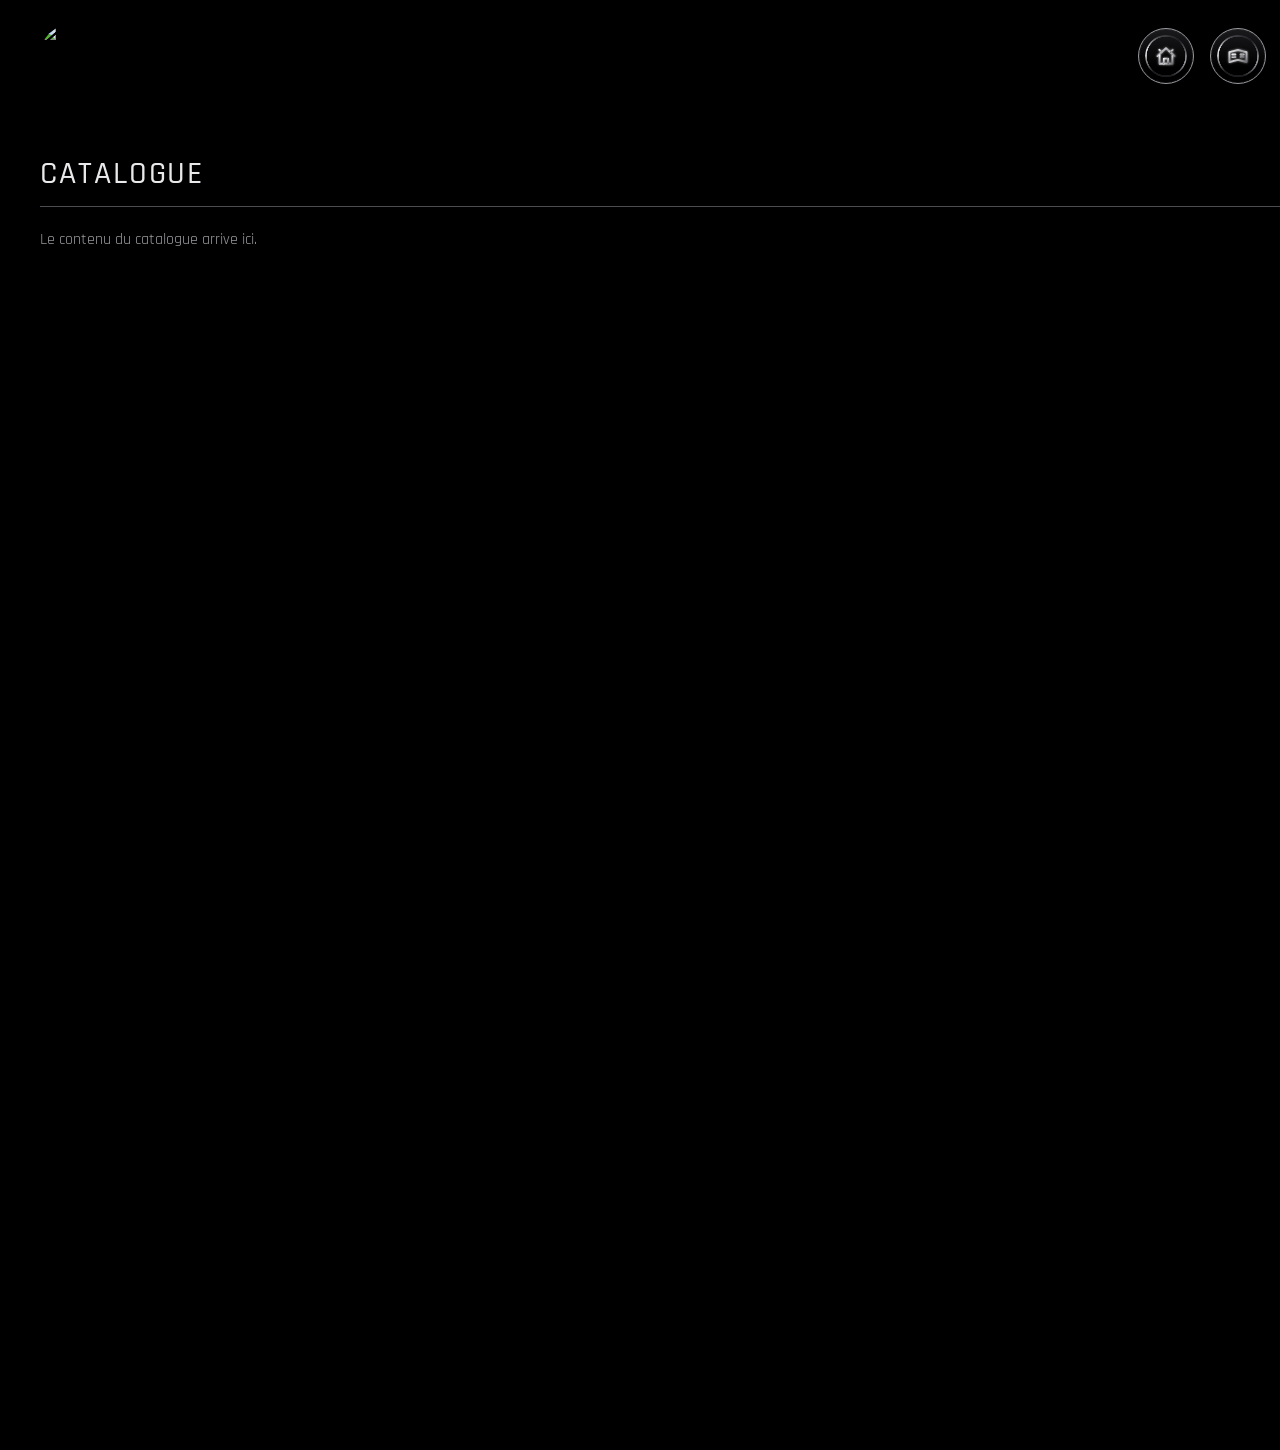
==== catalogue.html @ e9c8b0ae "Add files via upload" ====
<!doctype html>
<html lang="en">
<head>
    <meta charset="utf-8">
    <title>Adbland — Catalogue</title>
    <link rel="stylesheet" href="style.css">
</head>

<body>
    <header class="site-header">
        <div class="logo">
            <img src="logo-ADB-cropped.png" alt="logo ADB">
        </div>

        <div class="site-header-right">
            <a href="index.html" class="adb-icon-btn" aria-label="Accueil">
                <span class="adb-icon-ring" aria-hidden="true"></span>
                <span class="adb-icon-glyph adb-home" aria-hidden="true">
                    <svg viewBox="0 0 28 28">
                        <defs>
                            <linearGradient id="adbChromeStrokeHome" x1="0%" y1="0%" x2="100%" y2="100%">
                                <stop offset="0%" stop-color="#f2f2f4"/>
                                <stop offset="45%" stop-color="#9a9aa0"/>
                                <stop offset="55%" stop-color="#cfcfd2"/>
                                <stop offset="100%" stop-color="#6b6b70"/>
                            </linearGradient>
                        </defs>
                        <path class="adb-stroke" d="M4 14 L14 5 L24 14"/>
                        <path class="adb-stroke" d="M14 5 L14 1.6" stroke-width="1.4"/>
                        <path class="adb-stroke" d="M19.3 9.3 L21.8 6.8 M8.7 9.3 L6.2 6.8" stroke-width="1.4"/>
                        <path class="adb-stroke" d="M6.5 13 V23 H21.5 V13"/>
                        <path class="adb-stroke" d="M11.5 23 V17 H16.5 V23"/>
                    </svg>
                </span>
            </a>

            <a href="catalogue.html" class="adb-icon-btn" aria-label="Catalogue">
                <span class="adb-icon-ring" aria-hidden="true"></span>
                <span class="adb-icon-glyph adb-catalogue" aria-hidden="true">
                    <svg viewBox="0 0 28 28">
                        <defs>
                            <linearGradient id="adbChromeStrokeCatalogue" x1="0%" y1="0%" x2="100%" y2="100%">
                                <stop offset="0%" stop-color="#f2f2f4"/>
                                <stop offset="45%" stop-color="#9a9aa0"/>
                                <stop offset="55%" stop-color="#cfcfd2"/>
                                <stop offset="100%" stop-color="#6b6b70"/>
                            </linearGradient>
                        </defs>
                        <path class="adb-stroke" d="M14 7 L4 9.5 V21 L14 18.5 L24 21 V9.5 L14 7 Z"/>
                        <path class="adb-stroke" d="M14 7 V18.5"/>
                        <path class="adb-stroke" d="M14 7 L14 3.6" stroke-width="1.4"/>
                        <path class="adb-stroke" d="M11 12.2 H7.3 M11 15.3 H7.3 M20.7 12.2 H17 M20.7 15.3 H17" stroke-width="1.4"/>
                    </svg>
                </span>
            </a>

            <a href="liste.html" class="adb-icon-btn" aria-label="Ma liste">
                <span class="adb-icon-ring" aria-hidden="true"></span>
                <span class="adb-icon-glyph adb-liste" aria-hidden="true">
                    <svg viewBox="0 0 28 28">
                        <defs>
                            <linearGradient id="adbChromeStrokeListe" x1="0%" y1="0%" x2="100%" y2="100%">
                                <stop offset="0%" stop-color="#f2f2f4"/>
                                <stop offset="45%" stop-color="#9a9aa0"/>
                                <stop offset="55%" stop-color="#cfcfd2"/>
                                <stop offset="100%" stop-color="#6b6b70"/>
                            </linearGradient>
                        </defs>
                        <path class="adb-stroke" d="M8 4.5 H20 V22.5 L14 19.5 L8 22.5 Z"/>
                        <path class="adb-stroke" d="M14 4.5 L14 1.6" stroke-width="1.4"/>
                        <path class="adb-stroke" d="M10.8 10 H17.2 M10.8 13.3 H17.2 M10.8 16.6 H15" stroke-width="1.4"/>
                    </svg>
                </span>
            </a>

            <form class="adb-search" id="adbSearch" role="search">
                <button type="button" class="adb-search-btn" id="adbToggle" aria-label="Ouvrir la recherche" aria-expanded="false">
                    <span class="adb-icon-ring" aria-hidden="true"></span>
                    <span class="adb-glass" aria-hidden="true">
                        <svg viewBox="0 0 28 28">
                            <defs>
                                <linearGradient id="adbChromeStroke" x1="0%" y1="0%" x2="100%" y2="100%">
                                    <stop offset="0%" stop-color="#f2f2f4"/>
                                    <stop offset="45%" stop-color="#9a9aa0"/>
                                    <stop offset="55%" stop-color="#cfcfd2"/>
                                    <stop offset="100%" stop-color="#6b6b70"/>
                                </linearGradient>
                            </defs>
                            <circle class="adb-stroke" cx="11.5" cy="11.5" r="7.2"/>
                            <path class="adb-stroke" d="M16.7 16.7
                                                     C 18.6 18.6, 20.4 20.3, 22.2 22.1
                                                     C 23.1 23, 24.4 23.4, 25.3 22.6
                                                     C 26.1 21.8, 25.8 20.5, 24.9 19.6
                                                     C 23.1 17.8, 19.6 14.3, 17.5 12.3"/>
                            <path class="adb-stroke" d="M21.6 21.6 L24.6 24.6 M23.4 19.8 L25.9 19.0" stroke-width="1.4"/>
                        </svg>
                    </span>
                </button>

                <input
                    class="adb-search-input"
                    id="adbInput"
                    type="text"
                    name="q"
                    placeholder="Rechercher…"
                    autocomplete="off"
                />
            </form>
        </div>
    </header>

    <main class="catalogue-content">
        <h1>Catalogue</h1>
        <p>Le contenu du catalogue arrive ici.</p>
    </main>

    <script src="adb-search.js"></script>
</body>
</html>
---- style.css ----
/* ============================================
   ADB — style.css
   ============================================ */

@import url('https://fonts.googleapis.com/css2?family=Rajdhani:wght@500;600&display=swap');

:root{
  --void:#000000;
  --gunmetal:#0d0d10;
  --chrome-1:#e9e9ec;
  --chrome-2:#9a9aa0;
  --chrome-3:#4b4b50;
  --chrome-4:#1c1c1f;
  --glow:#cfd8e3;
  --glow-soft: rgba(207,216,227,0.35);
}

* {
  box-sizing: border-box;
}

html, body{
  margin: 0;
  min-height: 100%;
}

body{
  background-color: #000;
  background-image: url("fond-site-ADB.png");
  background-repeat: no-repeat;
  background-size: cover;
  background-position: center;
  background-attachment: fixed;
  font-family: 'Rajdhani', sans-serif;
  width: 1450px;
  height: 1450px;
}

html{
  background-color: #000; /* évite le flash blanc au chargement / changement de page */
}

/* ---------- HEADER : logo à gauche, accueil + catalogue + ma liste + recherche groupés à droite ---------- */
.site-header{
  display: flex;
  align-items: center;
  justify-content: space-between;
  gap: 24px;
  padding: 24px 40px;
  flex-wrap: nowrap;
}

.site-header-right{
  display: flex;
  align-items: center;
  gap: 16px;
  flex-wrap: nowrap;
}

.site-header .logo{
  flex: 0 0 auto;
}

.site-header .logo img{
  display: block;
  width: 64px;
  height: 64px;
  border-radius: 100px;
  object-fit: contain;
  background: #000;
}

@media (max-width: 700px){
  .site-header{
    flex-direction: column;
    align-items: flex-start;
    gap: 16px;
    padding: 20px;
  }
  .site-header-right{
    width: 100%;
  }
  .adb-search.is-open{
    width: 100%;
  }
}

/* ---------- BOUTONS RONDS (Accueil / Catalogue / Ma liste) ---------- */
.adb-icon-btn{
  flex: 0 0 56px;
  width: 56px;
  height: 56px;
  border-radius: 50%;
  border: 1px solid var(--chrome-2);
  background: linear-gradient(180deg, #1a1a1d, #000 70%);
  display: flex;
  align-items: center;
  justify-content: center;
  cursor: pointer;
  position: relative;
  text-decoration: none;
  box-shadow:
    0 0 0 1px rgba(255,255,255,0.04) inset,
    0 2px 14px rgba(0,0,0,0.8);
  transition: box-shadow .4s ease, border-color .4s ease;
}

.adb-icon-btn:hover,
.adb-icon-btn:focus-visible{
  border-color: var(--chrome-1);
  box-shadow:
    0 0 0 1px rgba(255,255,255,0.06) inset,
    0 4px 24px rgba(0,0,0,0.9),
    0 0 18px 1px var(--glow-soft);
}

.adb-icon-btn:focus-visible{
  outline: 2px solid var(--chrome-1);
  outline-offset: 3px;
}

/* anneau toujours visible, pas seulement au survol */
.adb-icon-ring{
  filter: drop-shadow(0 0 1.5px rgba(207,216,227,0.45));
}
.adb-icon-btn:hover .adb-icon-ring{
  filter: drop-shadow(0 0 4px var(--glow));
}

.adb-icon-btn .adb-icon-glyph{
  position: relative;
  z-index: 2;
  width: 24px;
  height: 24px;
  /* taille fixe : pas d'agrandissement au survol/clic */
}

.adb-icon-glyph svg{
  width: 100%;
  height: 100%;
  display: block;
  overflow: visible;
}

.adb-icon-glyph .adb-stroke{
  fill:none;
  stroke-width: 2.2;
  stroke-linecap: round;
  stroke-linejoin: round;
  /* glow permanent léger pour que le trait se détache du fond noir */
  filter: drop-shadow(0 0 1.5px rgba(233,233,236,0.55));
  transition: filter .4s ease;
}
.adb-icon-btn:hover .adb-icon-glyph .adb-stroke{
  filter: drop-shadow(0 0 4px var(--glow));
}

.adb-home .adb-stroke{ stroke: url(#adbChromeStrokeHome); }
.adb-catalogue .adb-stroke{ stroke: url(#adbChromeStrokeCatalogue); }
.adb-liste .adb-stroke{ stroke: url(#adbChromeStrokeListe); }

/* ---------- CONTENU GÉNÉRIQUE DE PAGE ---------- */
.catalogue-content{
  padding: 20px 40px 60px;
  color: var(--chrome-1);
  font-family: 'Rajdhani', sans-serif;
}
.catalogue-content h1{
  font-weight: 500;
  letter-spacing: .06em;
  text-transform: uppercase;
  color: var(--chrome-1);
  border-bottom: 1px solid var(--chrome-3);
  padding-bottom: 12px;
}
.catalogue-content p{
  color: var(--chrome-2);
}

/* ---------- BOUTON DE RECHERCHE ---------- */
.adb-search{
  position:relative;
  display:flex;
  align-items:center;
  height:56px;
  border-radius:999px;
  background: linear-gradient(180deg, var(--gunmetal), #000 70%);
  border: 1px solid var(--chrome-3);
  box-shadow:
    0 0 0 1px rgba(255,255,255,0.02) inset,
    0 2px 14px rgba(0,0,0,0.8);
  transition: width .5s cubic-bezier(.2,.9,.25,1), box-shadow .4s ease, border-color .4s ease;
  width:56px;
  flex-shrink: 0;
  overflow:hidden;
}

.adb-search.is-open{
  width:340px;
  border-color: var(--chrome-1);
  box-shadow:
    0 0 0 1px rgba(255,255,255,0.04) inset,
    0 4px 24px rgba(0,0,0,0.9),
    0 0 18px 1px var(--glow-soft);
}

.adb-search::before{
  content:"";
  position:absolute;
  inset:-1px;
  border-radius:999px;
  padding:1px;
  background: conic-gradient(from 0deg,
    transparent 0deg,
    var(--glow) 8deg,
    transparent 20deg,
    transparent 360deg);
  -webk-it-mask: linear-gradient(#000 0 0) content-box, linear-gradient(#000 0 0);
  -webkit-mask-composite: xor;
  mask-composite: exclude;
  opacity:0;
  transition: opacity .3s ease;
  animation: adb-trace 3.2s linear infinite;
  pointer-events:none;
}
.adb-search:hover::before,
.adb-search.is-open::before{
  opacity:1;
}
@keyframes adb-trace{
  to{ transform: rotate(360deg); }
}

.adb-search-btn{
  flex: 0 0 56px;
  width:56px;
  height:56px;
  border-radius:50%;
  border:none;
  background:transparent;
  display:flex;
  align-items:center;
  justify-content:center;
  cursor:pointer;
  position:relative;
  z-index:2;
  padding:0;
}

.adb-search-btn:focus-visible{
  outline: 2px solid var(--chrome-1);
  outline-offset: 3px;
}

.adb-icon-ring{
  position:absolute;
  width:42px;
  height:42px;
  border-radius:50%;
  background: conic-gradient(from 220deg,
    var(--chrome-4), var(--chrome-1) 18%, var(--chrome-3) 32%,
    var(--chrome-4) 50%, var(--chrome-2) 68%, var(--chrome-4) 85%, var(--chrome-4));
  -webkit-mask: radial-gradient(farthest-side, transparent calc(100% - 2px), #000 calc(100% - 1.5px));
          mask: radial-gradient(farthest-side, transparent calc(100% - 2px), #000 calc(100% - 1.5px));
  transition: filter .4s ease;
}
.adb-search-btn:hover .adb-icon-ring,
.adb-search.is-open .adb-icon-ring{
  filter: drop-shadow(0 0 4px var(--glow));
}

.adb-glass{
  position:relative;
  z-index:2;
  width:24px;
  height:24px;
  /* taille fixe : pas d'agrandissement au survol/clic */
}

.adb-glass svg{
  width:100%;
  height:100%;
  display:block;
  overflow:visible;
}

.adb-glass .adb-stroke{
  fill:none;
  stroke:url(#adbChromeStroke);
  stroke-width:2.2;
  stroke-linecap:round;
  stroke-linejoin:round;
  filter: drop-shadow(0 0 1.5px rgba(233,233,236,0.55));
  transition: filter .4s ease;
}
.adb-search-btn:hover .adb-stroke,
.adb-search.is-open .adb-stroke{
  filter: drop-shadow(0 0 4px var(--glow));
}

.adb-search-input{
  flex:1;
  height:100%;
  min-width:0;
  background:transparent;
  border:none;
  outline:none;
  color: var(--chrome-1);
  font-family:'Rajdhani', sans-serif;
  font-weight:600;
  font-size:16px;
  letter-spacing:.04em;
  padding-right:18px;
  opacity:0;
  transition: opacity .3s ease .15s;
}
.adb-search.is-open .adb-search-input{ opacity:1; }

.adb-search-input::placeholder{
  color:#6c6c72;
  font-weight:500;
  text-transform:uppercase;
  font-size:13px;
  letter-spacing:.18em;
}

/* ============================================
   VIGNETTE ACCUEIL — juste l'image, cliquable
   ============================================ */
.poster-grid{
  display: flex;
  flex-wrap: wrap;
  gap: 24px;
  padding: 10px 40px 60px;
}

.poster-card{
  display: block;
  width: 150px;
  text-decoration: none;
  border-radius: 8px;
  overflow: hidden;
  border: 1px solid var(--chrome-3);
  box-shadow: 0 6px 20px rgba(0,0,0,0.7);
  transition: border-color .3s ease, box-shadow .3s ease, transform .2s ease;
}
.poster-card:hover{
  border-color: var(--chrome-1);
  box-shadow: 0 6px 20px rgba(0,0,0,0.85), 0 0 18px var(--glow-soft);
  transform: translateY(-3px);
}

.poster-card img{
  display: block;
  width: 100%;
  height: 210px;
  object-fit: cover;
}

.poster-card-title{
  display: block;
  padding: 8px 10px;
  background: linear-gradient(180deg, #1a1a1d, #000);
  color: var(--chrome-1);
  font-family: 'Rajdhani', sans-serif;
  font-weight: 600;
  font-size: 13px;
  letter-spacing: .03em;
}

/* ============================================
   FICHE (page d'accueil) — affiche + titre + description + boutons
   ============================================ */
.hero-card{
  display: flex;
  gap: 32px;
  padding: 20px 40px 40px;
  align-items: flex-start;
  flex-wrap: wrap;
}

.hero-card .poster-link{
  flex: 0 0 auto;
  display: block;
  border-radius: 10px;
  overflow: hidden;
  border: 1px solid var(--chrome-3);
  box-shadow: 0 8px 30px rgba(0,0,0,0.7);
  transition: border-color .3s ease, box-shadow .3s ease;
}
.hero-card .poster-link:hover{
  border-color: var(--chrome-1);
  box-shadow: 0 8px 30px rgba(0,0,0,0.85), 0 0 24px var(--glow-soft);
}
.hero-card .poster-link img{
  display: block;
  width: 260px;
  height: 360px;
  object-fit: cover;
}

.hero-info{
  flex: 1 1 380px;
  min-width: 280px;
  color: var(--chrome-1);
}

.hero-info h1{
  margin: 4px 0 16px;
  font-size: 2.2rem;
  font-weight: 600;
  letter-spacing: .04em;
  background: linear-gradient(180deg, #f2f2f4, #9a9aa0 45%, #cfcfd2 55%, #6b6b70);
  -webkit-background-clip: text;
  background-clip: text;
  color: transparent;
}

.hero-info p.description{
  color: var(--chrome-2);
  line-height: 1.6;
  max-width: 65ch;
  margin-bottom: 20px;
}

.tag-list{
  display: flex;
  gap: 10px;
  flex-wrap: wrap;
  margin-bottom: 24px;
  list-style: none;
  padding: 0;
}
.tag-list li{
  padding: 6px 16px;
  border-radius: 999px;
  border: 1px solid var(--chrome-3);
  background: linear-gradient(180deg, #1a1a1d, #000 70%);
  color: var(--chrome-2);
  font-size: 13px;
  letter-spacing: .04em;
}

.action-row{
  display: flex;
  gap: 14px;
  flex-wrap: wrap;
}

.btn-watch, .btn-surprise{
  display: inline-flex;
  align-items: center;
  gap: 10px;
  padding: 12px 26px;
  border-radius: 999px;
  font-family: 'Rajdhani', sans-serif;
  font-weight: 600;
  font-size: 15px;
  letter-spacing: .04em;
  text-decoration: none;
  cursor: pointer;
  transition: border-color .3s ease, box-shadow .3s ease, transform .15s ease;
}

.btn-watch{
  background: linear-gradient(180deg, var(--chrome-1), var(--chrome-2));
  color: #000;
  border: 1px solid var(--chrome-1);
}
.btn-watch:hover{
  box-shadow: 0 0 18px var(--glow-soft);
}

.btn-surprise{
  background: linear-gradient(180deg, #1a1a1d, #000 70%);
  color: var(--chrome-1);
  border: 1px solid var(--chrome-3);
}
.btn-surprise:hover{
  border-color: var(--chrome-1);
  box-shadow: 0 0 18px var(--glow-soft);
}

/* ============================================
   CARROUSEL — derniers épisodes
   ============================================ */
.episode-section{
  padding: 10px 40px 60px;
}

.episode-section h2{
  color: var(--chrome-1);
  font-size: 1.3rem;
  font-weight: 600;
  letter-spacing: .06em;
  text-transform: uppercase;
  margin-bottom: 18px;
  border-bottom: 1px solid var(--chrome-3);
  padding-bottom: 10px;
}

.episode-carousel{
  display: flex;
  gap: 18px;
  overflow-x: auto;
  padding-bottom: 8px;
  scrollbar-width: thin;
  scrollbar-color: var(--chrome-3) transparent;
}

.episode-thumb-link{
  flex: 0 0 220px;
  display: block;
  border-radius: 8px;
  overflow: hidden;
  border: 1px solid var(--chrome-3);
  text-decoration: none;
  position: relative;
  transition: border-color .3s ease, box-shadow .3s ease, transform .2s ease;
}
.episode-thumb-link:hover{
  border-color: var(--chrome-1);
  box-shadow: 0 0 16px var(--glow-soft);
  transform: translateY(-3px);
}

.episode-thumb-link img{
  display: block;
  width: 100%;
  height: 124px;
  object-fit: cover;
}

.episode-thumb-meta{
  padding: 10px 12px;
  background: linear-gradient(180deg, #1a1a1d, #000);
  color: var(--chrome-2);
  font-size: 13px;
}
.episode-thumb-meta strong{
  display: block;
  color: var(--chrome-1);
  font-weight: 600;
  margin-bottom: 2px;
}

/* ============================================
   PAGE DÉTAIL (ex: witch-hat-atelier.html)
   ============================================ */
.detail-page{
  padding: 24px 40px 60px;
  color: var(--chrome-1);
}

.back-link{
  display: inline-flex;
  align-items: center;
  gap: 8px;
  color: var(--chrome-2);
  text-decoration: none;
  font-weight: 600;
  letter-spacing: .04em;
  margin-bottom: 24px;
  transition: color .3s ease;
}
.back-link:hover{ color: var(--chrome-1); }

.detail-layout{
  display: flex;
  gap: 36px;
  flex-wrap: wrap;
}

.detail-poster{
  flex: 0 0 auto;
  width: 260px;
  border-radius: 10px;
  overflow: hidden;
  border: 1px solid var(--chrome-3);
  box-shadow: 0 8px 30px rgba(0,0,0,0.7);
}
.detail-poster img{
  display: block;
  width: 100%;
  height: auto;
}

.detail-body{
  flex: 1 1 380px;
  min-width: 280px;
}

.detail-body h1{
  font-size: 2rem;
  font-weight: 600;
  letter-spacing: .04em;
  margin: 0 0 12px;
  color: var(--chrome-1);
}

.detail-body p.description{
  color: var(--chrome-2);
  line-height: 1.6;
  margin-bottom: 22px;
}

.detail-actions{
  display: flex;
  gap: 14px;
  margin-bottom: 32px;
}

.btn-like, .btn-addlist{
  display: inline-flex;
  align-items: center;
  gap: 8px;
  padding: 10px 20px;
  border-radius: 999px;
  border: 1px solid var(--chrome-3);
  background: linear-gradient(180deg, #1a1a1d, #000 70%);
  color: var(--chrome-1);
  font-family: 'Rajdhani', sans-serif;
  font-weight: 600;
  font-size: 14px;
  cursor: pointer;
  transition: border-color .3s ease, box-shadow .3s ease;
}
.btn-like:hover, .btn-addlist:hover{
  border-color: var(--chrome-1);
  box-shadow: 0 0 14px var(--glow-soft);
}

.detail-body h2{
  font-size: 1.1rem;
  font-weight: 600;
  letter-spacing: .06em;
  text-transform: uppercase;
  color: var(--chrome-1);
  border-bottom: 1px solid var(--chrome-3);
  padding-bottom: 10px;
  margin-bottom: 18px;
}

.episode-grid{
  display: grid;
  grid-template-columns: repeat(auto-fill, minmax(200px, 1fr));
  gap: 16px;
}

.episode-grid .episode-thumb-link{
  flex: none;
}
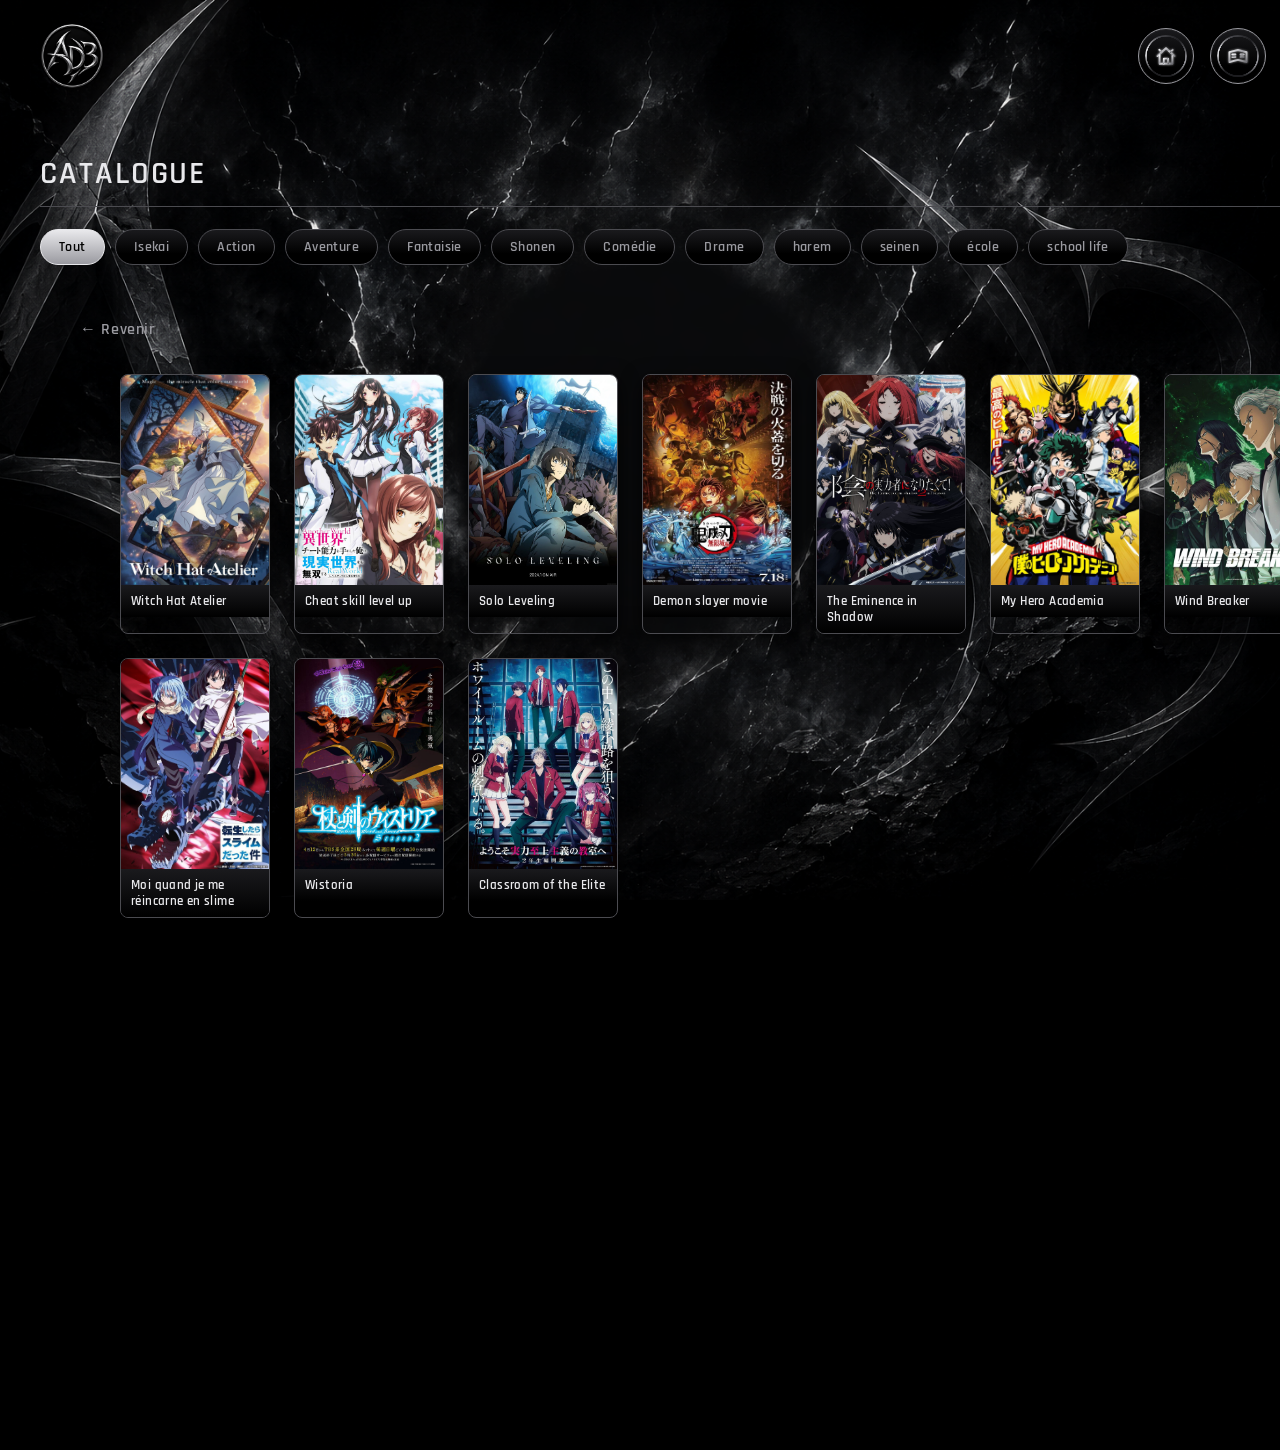
==== commit 73d93d89: "Add files via upload" ====
--- a/catalogue.html
+++ b/catalogue.html
@@ -111,9 +111,81 @@
 
     <main class="catalogue-content">
         <h1>Catalogue</h1>
-        <p>Le contenu du catalogue arrive ici.</p>
+
+        <div class="theme-filters">
+            <button class="theme-filter is-active" data-theme="tout">Tout</button>
+            <button class="theme-filter" data-theme="isekai">Isekai</button>
+            <button class="theme-filter" data-theme="action">Action</button>
+            <button class="theme-filter" data-theme="aventure">Aventure</button>
+            <button class="theme-filter" data-theme="fantaisie">Fantaisie</button>
+            <button class="theme-filter" data-theme="shonen">Shonen</button>
+            <button class="theme-filter" data-theme="comedie">Comédie</button>
+            <button class="theme-filter" data-theme="drame">Drame</button>
+            <button class="theme-filter" data-theme="harem">harem</button>
+            <button class="theme-filter" data-theme="seinen">seinen</button>
+            <button class="theme-filter" data-theme="école">école</button>
+            <button class="theme-filter" data-theme="school life">school life</button>
+        </div>
+
+        <main class="detail-page">
+            <a href="index.html" class="back-link">&larr; Revenir</a>
+            
+            <section class="poster-grid">
+            <a href="witch-hat-atelier.html" class="poster-card theme-aventure theme-fantaisie">
+                <img src="wicht.jpg" alt="Witch Hat Atelier">
+                <span class="poster-card-title">Witch Hat Atelier</span>
+            </a>
+
+            <a href="Cheat-skill-level-up.html" class="poster-card theme-isekai theme-action">
+                <img src="isekai.jpg" alt="Cheat skill level up">
+                <span class="poster-card-title">Cheat skill level up</span>
+            </a>
+
+            <a href="solo%20leveling.html" class="poster-card theme-action theme-fantaisie">
+                <img src="sl.jpg" alt="Solo Leveling">
+                <span class="poster-card-title">Solo Leveling</span>
+            </a>
+
+            <a href="Demon%20slayer%20movie.html" class="poster-card theme-action theme-aventure">
+                <img src="demon.jpg" alt="Demon Slayer movie">
+                <span class="poster-card-title">Demon slayer movie</span>
+            </a>
+
+            <a href="the%20eminence%20shadow.html" class="poster-card theme-isekai theme-comedie theme-harem">
+                <img src="shadow.jpg" alt="The Eminence in Shadow">
+                <span class="poster-card-title">The Eminence in Shadow</span>
+            </a>
+
+            <a href="my%20hero%20academia.html" class="poster-card theme-action theme-shonen theme-école theme-drame">
+                <img src="mha.jpg" alt="My Hero Academia">
+                <span class="poster-card-title">My Hero Academia</span>
+            </a>
+
+            <a href="wind%20breaker.html" class="poster-card theme-action theme-Action theme-école">
+                <img src="wind.jpg" alt="Wind Breaker">
+                <span class="poster-card-title">Wind Breaker</span>
+            </a>
+
+            <a href="MQJMS.html" class="poster-card theme-isekai theme-fantaisie theme-Aventure theme-Comedie theme-Drame theme-seinen">
+                <img src="mqrs.jpg" alt="Moi quand je me réincarne en slime">
+                <span class="poster-card-title">Moi quand je me réincarne en slime</span>
+            </a>
+
+            <a href="Wistoria.html" class="poster-card theme-école theme-Action theme-Comedie them-drame theme-fantaisie">
+                <img src="wistoria.jpg" alt="Wistoria">
+                <span class="poster-card-title">Wistoria</span>
+            </a>
+
+            <a href="classroom%20of%20elite.html" class="poster-card theme-drame theme-schoollife theme-école">
+                <img src="classroom.jpg" alt="Classroom of the Elite">
+                <span class="poster-card-title">Classroom of the Elite</span>
+            </a>
+        </section>
     </main>
-
+  <script src="adb-catalog.js"></script>
     <script src="adb-search.js"></script>
+    <script src="adb-filter.js"></script>
+          <script src="adb-list.js"></script>
+      </main>
 </body>
-</html>
+</html>
--- a/style.css
+++ b/style.css
@@ -166,7 +166,7 @@
   font-family: 'Rajdhani', sans-serif;
 }
 .catalogue-content h1{
-  font-weight: 500;
+  font-weight: 600;
   letter-spacing: .06em;
   text-transform: uppercase;
   color: var(--chrome-1);
@@ -192,7 +192,6 @@
   transition: width .5s cubic-bezier(.2,.9,.25,1), box-shadow .4s ease, border-color .4s ease;
   width:56px;
   flex-shrink: 0;
-  overflow:hidden;
 }
 
 .adb-search.is-open{
@@ -215,7 +214,7 @@
     var(--glow) 8deg,
     transparent 20deg,
     transparent 360deg);
-  -webk-it-mask: linear-gradient(#000 0 0) content-box, linear-gradient(#000 0 0);
+  -webkit-mask: linear-gradient(#000 0 0) content-box, linear-gradient(#000 0 0);
   -webkit-mask-composite: xor;
   mask-composite: exclude;
   opacity:0;
@@ -324,6 +323,62 @@
   letter-spacing:.18em;
 }
 
+/* ---------- RÉSULTATS DE RECHERCHE EN DIRECT ---------- */
+.adb-search-results{
+  position: absolute;
+  top: calc(100% + 10px);
+  right: 0;
+  width: 320px;
+  max-height: 360px;
+  overflow-y: auto;
+  background: linear-gradient(180deg, #141416, #000);
+  border: 1px solid var(--chrome-3);
+  border-radius: 14px;
+  box-shadow: 0 10px 30px rgba(0,0,0,0.85);
+  display: none;
+  flex-direction: column;
+  padding: 8px;
+  gap: 4px;
+  z-index: 50;
+}
+.adb-search-results.is-visible{
+  display: flex;
+}
+
+.adb-search-result{
+  display: flex;
+  align-items: center;
+  gap: 12px;
+  padding: 8px;
+  border-radius: 8px;
+  text-decoration: none;
+  color: var(--chrome-1);
+  font-family: 'Rajdhani', sans-serif;
+  font-weight: 600;
+  font-size: 14px;
+  transition: background .2s ease;
+}
+.adb-search-result:hover{
+  background: rgba(255,255,255,0.06);
+}
+.adb-search-result img{
+  width: 40px;
+  height: 56px;
+  object-fit: cover;
+  border-radius: 4px;
+  flex: 0 0 auto;
+  border: 1px solid var(--chrome-3);
+}
+
+.adb-search-empty{
+  margin: 0;
+  padding: 14px 10px;
+  color: var(--chrome-2);
+  font-family: 'Rajdhani', sans-serif;
+  font-size: 13px;
+  text-align: center;
+}
+
 /* ============================================
    VIGNETTE ACCUEIL — juste l'image, cliquable
    ============================================ */
@@ -336,6 +391,7 @@
 
 .poster-card{
   display: block;
+  position: relative;
   width: 150px;
   text-decoration: none;
   border-radius: 8px;
@@ -516,12 +572,27 @@
   border: 1px solid var(--chrome-3);
   text-decoration: none;
   position: relative;
+  cursor: pointer;
+  /* reset des styles par défaut de <button> */
+  background: none;
+  padding: 0;
+  margin: 0;
+  font: inherit;
+  text-align: left;
   transition: border-color .3s ease, box-shadow .3s ease, transform .2s ease;
 }
 .episode-thumb-link:hover{
   border-color: var(--chrome-1);
   box-shadow: 0 0 16px var(--glow-soft);
   transform: translateY(-3px);
+}
+
+.episode-thumb-link.is-playing{
+  border-color: var(--chrome-1);
+  box-shadow: 0 0 18px var(--glow-soft);
+}
+.episode-thumb-link.is-playing .episode-thumb-meta strong::before{
+  content: "▶ ";
 }
 
 .episode-thumb-link img{
@@ -529,6 +600,17 @@
   width: 100%;
   height: 124px;
   object-fit: cover;
+}
+
+.episodes-heading{
+  font-size: 1.1rem;
+  font-weight: 600;
+  letter-spacing: .06em;
+  text-transform: uppercase;
+  color: var(--chrome-1);
+  border-bottom: 1px solid var(--chrome-3);
+  padding-bottom: 10px;
+  margin: 28px 0 18px;
 }
 
 .episode-thumb-meta{
@@ -630,6 +712,148 @@
   box-shadow: 0 0 14px var(--glow-soft);
 }
 
+.btn-addlist.is-active{
+  background: linear-gradient(180deg, var(--chrome-1), var(--chrome-2));
+  color: #000;
+  border-color: var(--chrome-1);
+}
+
+.empty-list{
+  color: var(--chrome-2);
+}
+
+/* ============================================
+   FILTRES PAR THÈME (catalogue.html)
+   ============================================ */
+.theme-filters{
+  display: flex;
+  flex-wrap: wrap;
+  gap: 10px;
+  margin: 18px 0 30px;
+}
+
+.theme-filter{
+  padding: 8px 18px;
+  border-radius: 999px;
+  border: 1px solid var(--chrome-3);
+  background: linear-gradient(180deg, #1a1a1d, #000 70%);
+  color: var(--chrome-2);
+  font-family: 'Rajdhani', sans-serif;
+  font-weight: 600;
+  font-size: 14px;
+  letter-spacing: .03em;
+  cursor: pointer;
+  transition: border-color .3s ease, box-shadow .3s ease, color .3s ease;
+}
+.theme-filter:hover{
+  border-color: var(--chrome-1);
+  color: var(--chrome-1);
+}
+.theme-filter.is-active{
+  background: linear-gradient(180deg, var(--chrome-1), var(--chrome-2));
+  color: #000;
+  border-color: var(--chrome-1);
+}
+
+/* ============================================
+   LECTEUR VIDÉO PERSONNALISÉ
+   ============================================ */
+.adb-player{
+  position: relative;
+  width: 100%;
+  max-width: 960px;
+  background: #000;
+  border-radius: 10px;
+  overflow: hidden;
+  border: 1px solid var(--chrome-3);
+  box-shadow: 0 8px 30px rgba(0,0,0,0.7);
+}
+
+.adb-player.is-hidden{
+  display: none;
+}
+
+.adb-player video{
+  display: block;
+  width: 100%;
+  max-height: 70vh;
+  background: #000;
+}
+
+.adb-player-controls{
+  display: flex;
+  align-items: center;
+  gap: 14px;
+  padding: 10px 16px;
+  background: linear-gradient(180deg, #141416, #000);
+  border-top: 1px solid var(--chrome-3);
+}
+
+.adb-player-btn{
+  flex: 0 0 auto;
+  width: 38px;
+  height: 38px;
+  border-radius: 50%;
+  border: 1px solid var(--chrome-3);
+  background: linear-gradient(180deg, #1a1a1d, #000 70%);
+  color: var(--chrome-1);
+  display: flex;
+  align-items: center;
+  justify-content: center;
+  cursor: pointer;
+  font-size: 14px;
+  transition: border-color .3s ease, box-shadow .3s ease;
+}
+.adb-player-btn:hover{
+  border-color: var(--chrome-1);
+  box-shadow: 0 0 12px var(--glow-soft);
+}
+
+.adb-progress-wrap{
+  flex: 1;
+  display: flex;
+  align-items: center;
+  gap: 10px;
+  color: var(--chrome-2);
+  font-family: 'Rajdhani', sans-serif;
+  font-size: 13px;
+  font-weight: 600;
+}
+
+.adb-progress-bar{
+  flex: 1;
+  height: 6px;
+  border-radius: 999px;
+  background: var(--chrome-4);
+  border: 1px solid var(--chrome-3);
+  position: relative;
+  cursor: pointer;
+  overflow: hidden;
+}
+
+.adb-progress-fill{
+  position: absolute;
+  inset: 0;
+  width: 0%;
+  background: linear-gradient(90deg, var(--chrome-2), var(--chrome-1));
+  box-shadow: 0 0 8px var(--glow-soft);
+}
+
+.adb-time{
+  white-space: nowrap;
+  min-width: 92px;
+  text-align: center;
+}
+
+.episode-title-bar{
+  padding: 18px 0 14px;
+  color: var(--chrome-1);
+  font-family: 'Rajdhani', sans-serif;
+  font-weight: 600;
+  font-size: 1.3rem;
+  letter-spacing: .03em;
+}
+
 .detail-body h2{
   font-size: 1.1rem;
   font-weight: 600;
@@ -651,3 +875,88 @@
   flex: none;
 }
 
+
+/* ============================================
+   BOUTON "AJOUTER À LA LISTE" SUR LES VIGNETTES
+   ============================================ */
+.poster-card-addlist{
+  position: absolute;
+  top: 8px;
+  right: 8px;
+  z-index: 3;
+  width: 30px;
+  height: 30px;
+  border-radius: 50%;
+  border: 1px solid var(--chrome-3);
+  background: rgba(0,0,0,0.7);
+  backdrop-filter: blur(2px);
+  color: var(--chrome-1);
+  display: flex;
+  align-items: center;
+  justify-content: center;
+  cursor: pointer;
+  transition: border-color .25s ease, box-shadow .25s ease, background .25s ease;
+}
+.poster-card-addlist:hover{
+  border-color: var(--chrome-1);
+  box-shadow: 0 0 10px var(--glow-soft);
+}
+.poster-card-addlist.is-active{
+  background: linear-gradient(180deg, var(--chrome-1), var(--chrome-2));
+  color: #000;
+  border-color: var(--chrome-1);
+}
+
+.poster-card-addlist-icon{
+  width: 14px;
+  height: 14px;
+  overflow: visible;
+}
+.poster-card-addlist-icon path{
+  fill: none;
+  stroke: currentColor;
+  stroke-width: 2.1;
+  stroke-linecap: round;
+  stroke-linejoin: round;
+}
+.poster-card-addlist.is-active .poster-card-addlist-icon path{
+  fill: currentColor;
+}
+/* Par défaut tous les groupes sont cachés */
+.saison-panel {
+    display: none;
+}
+
+/* Sauf celui qui a la classe is-active */
+.saison-panel.is-active {
+    display: grid;
+    grid-template-columns: repeat(auto-fill, minmax(200px, 1fr));
+    gap: 16px;
+}
+
+/* Les onglets de base */
+.saisons-tabs {
+    display: flex;
+    gap: 10px;
+    margin-bottom: 24px;
+}
+
+.saison-tab {
+    padding: 8px 20px;
+    border-radius: 999px;
+    border: 1px solid var(--chrome-3);
+    background: linear-gradient(180deg, #1a1a1d, #000 70%);
+    color: var(--chrome-2);
+    font-family: 'Rajdhani', sans-serif;
+    font-weight: 600;
+    font-size: 14px;
+    cursor: pointer;
+    transition: border-color .3s ease, color .3s ease;
+}
+
+/* L'onglet sélectionné devient argenté */
+.saison-tab.is-active {
+    background: linear-gradient(180deg, var(--chrome-1), var(--chrome-2));
+    color: #000;
+    border-color: var(--chrome-1);
+}
